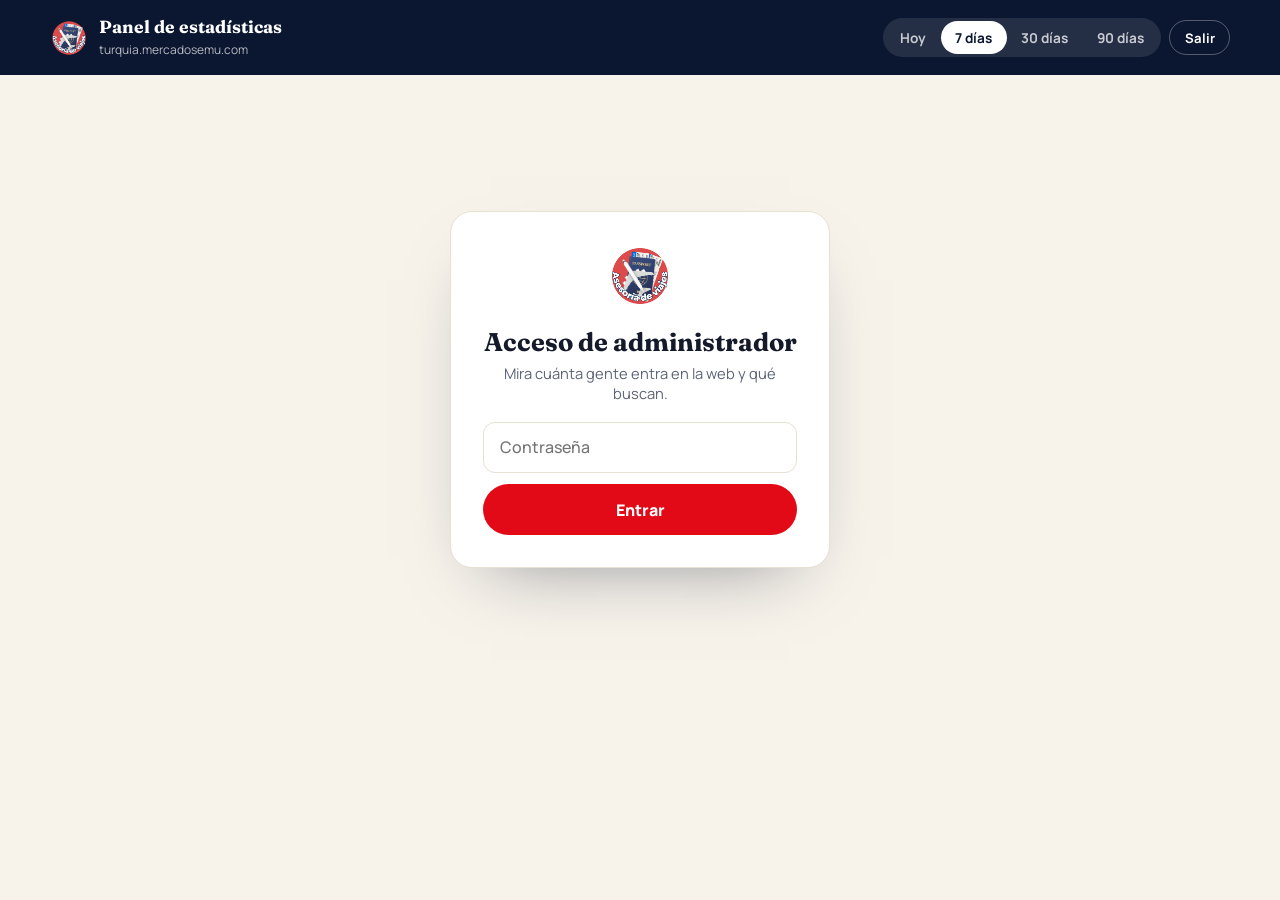
==== admin.html @ 6702fc65 "Estadísticas propias: seguimiento sin datos personales + panel de administración Co-Authored-By: Cla" ====
<!doctype html>
<html lang="es">
<head>
<meta charset="utf-8">
<meta name="viewport" content="width=device-width, initial-scale=1">
<meta name="robots" content="noindex, nofollow">
<title>Panel · Estudiar en Turquía</title>
<link rel="icon" href="img/logo.png">
<link rel="preconnect" href="https://fonts.googleapis.com">
<link rel="preconnect" href="https://fonts.gstatic.com" crossorigin>
<link href="https://fonts.googleapis.com/css2?family=Fraunces:opsz,wght@9..144,600&family=Manrope:wght@400;500;600;700;800&display=swap" rel="stylesheet">
<style>
:root{--navy:#0B1630;--navy2:#13234A;--red:#E30A17;--cream:#F7F2EA;--paper:#FFFDF9;--ink:#141A2A;--muted:#5D6478;--line:#E7E0D3;--bar:#13306B;--bar-soft:#C9D4EC;--serif:"Fraunces",Georgia,serif;--sans:"Manrope",system-ui,sans-serif}
*{box-sizing:border-box;margin:0;padding:0}
body{font-family:var(--sans);background:var(--cream);color:var(--ink);-webkit-font-smoothing:antialiased;min-height:100vh}
.top{background:var(--navy);color:#fff;padding:16px 0}
.wrap{width:min(1180px,100% - 32px);margin-inline:auto}
.top .wrap{display:flex;align-items:center;justify-content:space-between;gap:1rem;flex-wrap:wrap}
.brand{display:flex;align-items:center;gap:.7rem;color:#fff;text-decoration:none}
.brand img{width:38px;height:38px;border-radius:50%}
.brand strong{font-family:var(--serif);font-size:1.1rem;display:block}
.brand small{font-size:.75rem;opacity:.7}
.controls{display:flex;gap:.5rem;align-items:center}
.seg{display:inline-flex;background:rgba(255,255,255,.1);border-radius:999px;padding:3px}
.seg button{border:0;background:none;color:rgba(255,255,255,.75);font:700 .85rem var(--sans);padding:.45rem .9rem;border-radius:999px;cursor:pointer}
.seg button.on{background:#fff;color:var(--navy)}
.ghost{border:1px solid rgba(255,255,255,.3);background:none;color:#fff;font:700 .82rem var(--sans);padding:.45rem .9rem;border-radius:999px;cursor:pointer}
main{padding:28px 0 60px}
/* login */
.login{max-width:380px;margin:12vh auto 0;background:#fff;border:1px solid var(--line);border-radius:22px;padding:2rem;text-align:center;box-shadow:0 30px 70px -40px rgba(11,22,48,.5)}
.login img{width:64px;height:64px;border-radius:50%;margin-bottom:.8rem}
.login h1{font-family:var(--serif);font-size:1.6rem;margin-bottom:.3rem}
.login p{color:var(--muted);font-size:.92rem;margin-bottom:1.2rem}
.login input{width:100%;font:500 16px var(--sans);padding:.85rem 1rem;border:1.5px solid var(--line);border-radius:12px;margin-bottom:.7rem}
.login input:focus{outline:0;border-color:var(--navy)}
.btn{width:100%;border:0;background:var(--red);color:#fff;font:800 1rem var(--sans);padding:.9rem;border-radius:999px;cursor:pointer}
.err{color:var(--red);font-weight:700;font-size:.88rem;margin-top:.7rem}
/* panel */
h2{font-size:.78rem;font-weight:800;letter-spacing:.12em;text-transform:uppercase;color:var(--muted);margin-bottom:.9rem}
.kpis{display:grid;grid-template-columns:repeat(5,1fr);gap:.8rem;margin-bottom:1rem}
.kpi{background:#fff;border:1px solid var(--line);border-radius:18px;padding:1rem 1.1rem}
.kpi small{font-size:.74rem;font-weight:800;letter-spacing:.08em;text-transform:uppercase;color:var(--muted)}
.kpi strong{display:block;font-family:var(--serif);font-size:2rem;font-weight:600;color:var(--navy);letter-spacing:-.02em;margin-top:.2rem}
.kpi span{font-size:.8rem;color:var(--muted)}
.card{background:#fff;border:1px solid var(--line);border-radius:20px;padding:1.2rem 1.3rem;min-width:0}
.grid{display:grid;grid-template-columns:1fr 1fr;gap:1rem;margin-top:1rem}
.grid3{display:grid;grid-template-columns:1fr 1fr 1fr;gap:1rem;margin-top:1rem}
/* gráfico por día */
.chart{position:relative}
.chart svg{display:block;width:100%;height:220px;overflow:visible}
.chart .gl{stroke:var(--line);stroke-width:1}
.chart .ax{font-size:11px;fill:var(--muted);font-family:var(--sans)}
.chart .b{fill:var(--bar)}
.chart .hit{fill:transparent;cursor:default}
.chart .hit:hover+.b,.chart .b.hl{fill:var(--red)}
.tip{position:absolute;pointer-events:none;background:var(--navy);color:#fff;font-size:.8rem;padding:.45rem .65rem;border-radius:10px;white-space:nowrap;transform:translate(-50%,-110%);opacity:0;transition:opacity .12s}
.tip b{display:block;font-size:.95rem}
/* listas con barras */
.list{list-style:none;display:flex;flex-direction:column;gap:.55rem}
.list li{display:grid;grid-template-columns:minmax(0,1fr) auto;gap:.2rem .8rem;align-items:center;font-size:.9rem}
.list .lbl{overflow:hidden;text-overflow:ellipsis;white-space:nowrap;font-weight:600}
.list .lbl small{font-weight:500;color:var(--muted)}
.list .val{font-weight:800;color:var(--ink);font-variant-numeric:tabular-nums}
.list .bar{grid-column:1/-1;height:6px;background:var(--cream);border-radius:4px;overflow:hidden}
.list .bar i{display:block;height:100%;background:var(--bar);border-radius:4px}
.empty{color:var(--muted);font-size:.9rem;padding:.4rem 0}
.note{font-size:.8rem;color:var(--muted);margin-top:1.2rem}
@media (max-width:980px){.kpis{grid-template-columns:repeat(3,1fr)}.grid,.grid3{grid-template-columns:1fr}}
@media (max-width:560px){.kpis{grid-template-columns:1fr 1fr}.kpi strong{font-size:1.6rem}}
</style>
</head>
<body>
<header class="top">
  <div class="wrap">
    <a class="brand" href="index.html"><img src="img/logo.png" alt=""><span><strong>Panel de estadísticas</strong><small>turquia.mercadosemu.com</small></span></a>
    <div class="controls" id="controls" hidden>
      <div class="seg" id="range"><button data-d="1">Hoy</button><button data-d="7" class="on">7 días</button><button data-d="30">30 días</button><button data-d="90">90 días</button></div>
      <button class="ghost" id="logout">Salir</button>
    </div>
  </div>
</header>

<main class="wrap">
  <form class="login" id="login">
    <img src="img/logo.png" alt="">
    <h1>Acceso de administrador</h1>
    <p>Mira cuánta gente entra en la web y qué buscan.</p>
    <input type="password" id="pw" placeholder="Contraseña" autocomplete="current-password" required>
    <button class="btn" type="submit">Entrar</button>
    <p class="err" id="err" hidden></p>
  </form>

  <section id="dash" hidden>
    <div class="kpis">
      <div class="kpi"><small>Visitantes</small><strong id="kV">–</strong><span>personas distintas</span></div>
      <div class="kpi"><small>Páginas vistas</small><strong id="kP">–</strong><span>en total</span></div>
      <div class="kpi"><small>Búsquedas</small><strong id="kS">–</strong><span>de carreras o universidades</span></div>
      <div class="kpi"><small>Eligieron universidad</small><strong id="kE">–</strong><span>abrieron “Tu elección”</span></div>
      <div class="kpi"><small>Clics a WhatsApp</small><strong id="kW">–</strong><span>contactos posibles</span></div>
    </div>

    <div class="card">
      <h2>Visitantes por día</h2>
      <div class="chart" id="chart"></div>
    </div>

    <div class="grid">
      <div class="card"><h2>Lo que más buscan</h2><ul class="list" id="lS"></ul></div>
      <div class="card"><h2>Carreras y universidades que eligen</h2><ul class="list" id="lE"></ul></div>
    </div>
    <div class="grid3">
      <div class="card"><h2>Páginas más vistas</h2><ul class="list" id="lP"></ul></div>
      <div class="card"><h2>De dónde llegan</h2><ul class="list" id="lF"></ul></div>
      <div class="card"><h2>WhatsApp: desde dónde escriben</h2><ul class="list" id="lW"></ul></div>
    </div>
    <div class="grid">
      <div class="card"><h2>Dispositivo</h2><ul class="list" id="lD"></ul></div>
      <div class="card"><h2>País</h2><ul class="list" id="lC"></ul></div>
    </div>
    <p class="note">“Visitantes” cuenta personas distintas por día, sin guardar su IP ni datos personales. Tus propias visitas desde este dispositivo no se cuentan.</p>
  </section>
</main>

<script>
const API = "https://estudiar-turquia-stats.egmusicapp.workers.dev";
const $ = (id) => document.getElementById(id);
const g = (n) => Number(n || 0).toString().replace(/\B(?=(\d{3})+(?!\d))/g, ".");
const esc = (s) => String(s ?? "").replace(/[&<>"]/g, (c) => ({ "&": "&amp;", "<": "&lt;", ">": "&gt;", '"': "&quot;" }[c]));
const PAGES = { "/": "Portada (buscador)", "/programas.html": "Buscador avanzado", "/requisitos.html": "Requisitos y costes" };
const SRC = { directo: "Directo / enlace guardado", whatsapp: "WhatsApp", facebook: "Facebook", instagram: "Instagram", tiktok: "TikTok", google: "Google" };
const DEV = { movil: "Móvil", ordenador: "Ordenador" };
const COUNTRY = { GQ: "Guinea Ecuatorial", TR: "Turquía", CM: "Camerún", GA: "Gabón", ES: "España", NG: "Nigeria", US: "Estados Unidos", FR: "Francia" };
let days = 7, pw = "";
try { localStorage.setItem("no-track", "1"); pw = sessionStorage.getItem("adm") || ""; } catch {}

function list(el, rows, label, value = (r) => r.n) {
  if (!rows || !rows.length) { el.innerHTML = '<li class="empty">Todavía no hay datos.</li>'; return; }
  const max = Math.max(...rows.map(value));
  el.innerHTML = rows.map((r) => `<li><span class="lbl">${label(r)}</span><span class="val">${g(value(r))}</span><span class="bar"><i style="width:${(value(r) / max) * 100}%"></i></span></li>`).join("");
}

function chart(perDay) {
  // rellena los días sin visitas
  const map = Object.fromEntries(perDay.map((d) => [d.day, d]));
  const out = [];
  for (let i = days - 1; i >= 0; i--) { const d = new Date(Date.now() - i * 864e5).toISOString().slice(0, 10); out.push({ day: d, v: map[d]?.visitors || 0, p: map[d]?.views || 0 }); }
  const W = 1000, H = 200, padL = 34, padB = 22, max = Math.max(4, ...out.map((d) => d.v));
  const step = Math.pow(10, Math.floor(Math.log10(max))); const top = Math.ceil(max / step) * step;
  const bw = (W - padL) / out.length, bar = Math.max(2, Math.min(28, bw * 0.62));
  const y = (v) => (H - padB) - (v / top) * (H - padB - 8);
  const ticks = [0, top / 2, top];
  const fmtDay = (s) => { const [, m, d] = s.split("-"); return `${+d}/${+m}`; };
  const every = Math.ceil(out.length / 10);
  let svg = `<svg viewBox="0 0 ${W} ${H}" preserveAspectRatio="none" role="img" aria-label="Visitantes por día">`;
  ticks.forEach((t) => { svg += `<line class="gl" x1="${padL}" x2="${W}" y1="${y(t)}" y2="${y(t)}"/><text class="ax" x="${padL - 6}" y="${y(t) + 4}" text-anchor="end">${g(Math.round(t))}</text>`; });
  out.forEach((d, i) => {
    const x = padL + i * bw + (bw - bar) / 2, h = Math.max(0, (H - padB) - y(d.v));
    svg += `<rect class="hit" x="${padL + i * bw}" y="0" width="${bw}" height="${H - padB}" data-i="${i}"/>`;
    if (h > 0) svg += `<path class="b" data-b="${i}" d="M${x},${H - padB} v${-(h - Math.min(4, h))} q0,-${Math.min(4, h)} ${Math.min(4, bar / 2)},-${Math.min(4, h)} h${bar - 2 * Math.min(4, bar / 2)} q${Math.min(4, bar / 2)},0 ${Math.min(4, bar / 2)},${Math.min(4, h)} v${h - Math.min(4, h)} z"/>`;
    if (i % every === 0 || i === out.length - 1) svg += `<text class="ax" x="${padL + i * bw + bw / 2}" y="${H - 6}" text-anchor="middle">${fmtDay(d.day)}</text>`;
  });
  svg += "</svg>";
  $("chart").innerHTML = svg + '<div class="tip" id="tip"></div><table hidden><caption>Visitantes por día</caption>' + out.map((d) => `<tr><td>${d.day}</td><td>${d.v}</td><td>${d.p}</td></tr>`).join("") + "</table>";
  const tip = $("tip"), el = $("chart");
  el.querySelectorAll(".hit").forEach((r) => {
    const i = +r.dataset.i, d = out[i];
    r.addEventListener("mouseenter", () => {
      el.querySelectorAll(".b").forEach((b) => b.classList.toggle("hl", +b.dataset.b === i));
      const box = el.getBoundingClientRect(), rb = r.getBoundingClientRect();
      tip.innerHTML = `${new Date(d.day + "T12:00").toLocaleDateString("es-ES", { weekday: "short", day: "numeric", month: "short" })}<b>${g(d.v)} visitante${d.v === 1 ? "" : "s"}</b>${g(d.p)} páginas vistas`;
      tip.style.left = `${rb.left - box.left + rb.width / 2}px`; tip.style.top = `${Math.max(30, (y(d.v) / H) * box.height)}px`; tip.style.opacity = 1;
    });
    r.addEventListener("mouseleave", () => { tip.style.opacity = 0; el.querySelectorAll(".b").forEach((b) => b.classList.remove("hl")); });
  });
}

async function load() {
  const r = await fetch(`${API}/stats?days=${days}`, { headers: { Authorization: `Bearer ${pw}` } });
  if (r.status === 401) { showLogin("Contraseña incorrecta."); return; }
  if (!r.ok) { showLogin("No se pudo cargar. Inténtalo de nuevo."); return; }
  const d = await r.json();
  $("login").hidden = true; $("dash").hidden = false; $("controls").hidden = false;
  const t = d.totals || {};
  $("kV").textContent = g(t.visitors); $("kP").textContent = g(t.views); $("kS").textContent = g(t.searches);
  $("kE").textContent = g(t.chosen); $("kW").textContent = g(t.whatsapp);
  chart(d.perDay || []);
  list($("lS"), d.searches, (r) => esc(r.q));
  list($("lE"), d.chosen, (r) => `${esc(r.q)} <small>· ${esc(r.extra)}</small>`);
  list($("lP"), d.pages, (r) => esc(PAGES[r.path] || r.path));
  list($("lF"), d.sources, (r) => esc(SRC[r.src] || r.src));
  list($("lW"), d.whatsapp, (r) => esc(r.q || "Otro"));
  list($("lD"), d.devices, (r) => esc(DEV[r.dev] || r.dev));
  list($("lC"), d.countries, (r) => esc(COUNTRY[r.country] || r.country));
}
function showLogin(msg) {
  $("dash").hidden = true; $("controls").hidden = true; $("login").hidden = false;
  $("err").hidden = !msg; $("err").textContent = msg || "";
  try { sessionStorage.removeItem("adm"); } catch {}
}
$("login").addEventListener("submit", (e) => { e.preventDefault(); pw = $("pw").value; try { sessionStorage.setItem("adm", pw); } catch {} load(); });
$("range").addEventListener("click", (e) => { const b = e.target.closest("button"); if (!b) return; days = +b.dataset.d; $("range").querySelectorAll("button").forEach((x) => x.classList.toggle("on", x === b)); load(); });
$("logout").addEventListener("click", () => { pw = ""; showLogin(); });
if (pw) load();
</script>
</body>
</html>
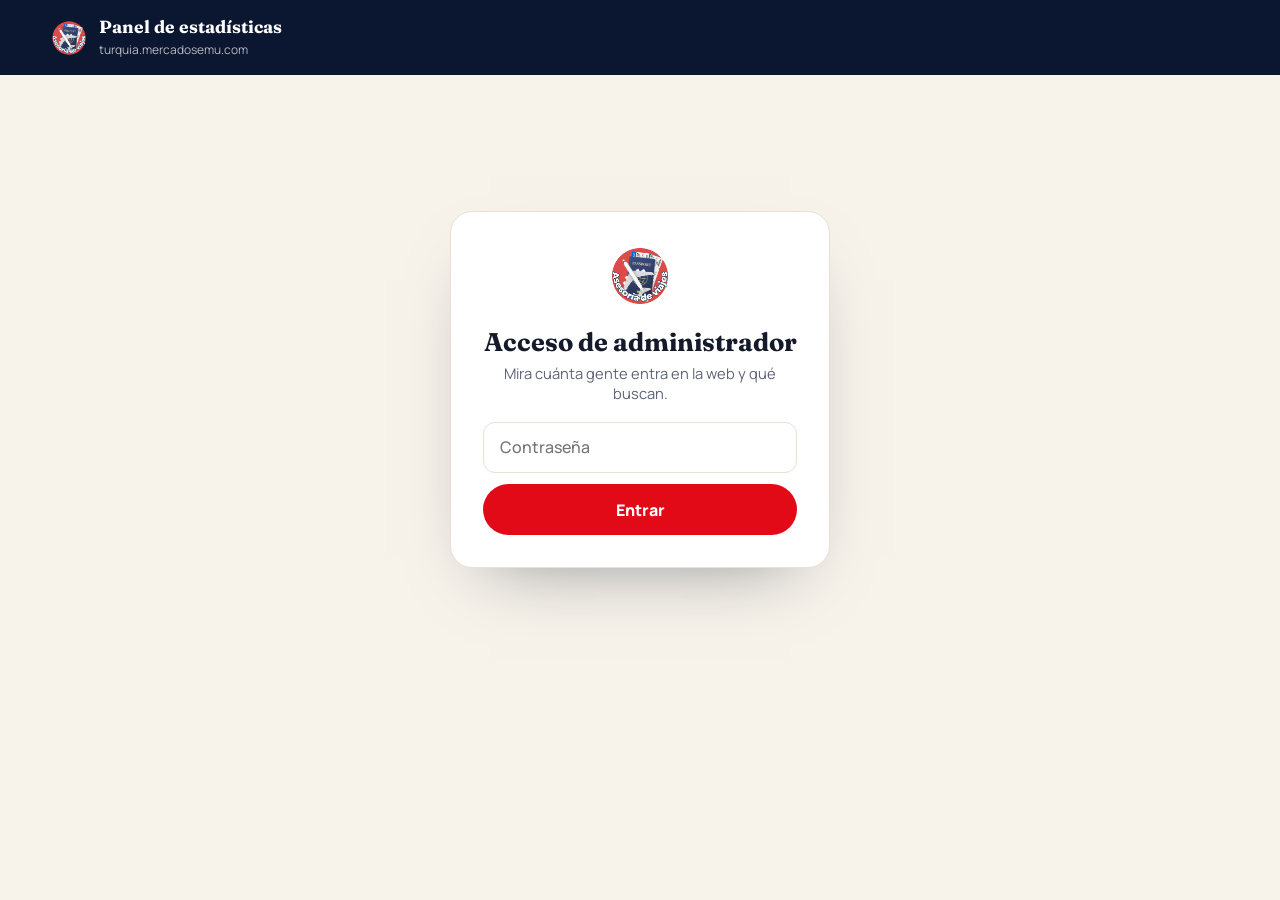
==== commit 5e791b0e: "Panel: Instagram como origen, carga más robusta Co-Authored-By: Claude Opus 5.5 <noreply@anthropic.c" ====
--- a/admin.html
+++ b/admin.html
@@ -12,6 +12,7 @@
 <style>
 :root{--navy:#0B1630;--navy2:#13234A;--red:#E30A17;--cream:#F7F2EA;--paper:#FFFDF9;--ink:#141A2A;--muted:#5D6478;--line:#E7E0D3;--bar:#13306B;--bar-soft:#C9D4EC;--serif:"Fraunces",Georgia,serif;--sans:"Manrope",system-ui,sans-serif}
 *{box-sizing:border-box;margin:0;padding:0}
+[hidden]{display:none!important}
 body{font-family:var(--sans);background:var(--cream);color:var(--ink);-webkit-font-smoothing:antialiased;min-height:100vh}
 .top{background:var(--navy);color:#fff;padding:16px 0}
 .wrap{width:min(1180px,100% - 32px);margin-inline:auto}
@@ -127,7 +128,7 @@
 const g = (n) => Number(n || 0).toString().replace(/\B(?=(\d{3})+(?!\d))/g, ".");
 const esc = (s) => String(s ?? "").replace(/[&<>"]/g, (c) => ({ "&": "&amp;", "<": "&lt;", ">": "&gt;", '"': "&quot;" }[c]));
 const PAGES = { "/": "Portada (buscador)", "/programas.html": "Buscador avanzado", "/requisitos.html": "Requisitos y costes" };
-const SRC = { directo: "Directo / enlace guardado", whatsapp: "WhatsApp", facebook: "Facebook", instagram: "Instagram", tiktok: "TikTok", google: "Google" };
+const SRC = { directo: "Directo / enlace guardado", whatsapp: "WhatsApp", facebook: "Facebook", fb: "Facebook", instagram: "Instagram", ig: "Instagram", tiktok: "TikTok", google: "Google" };
 const DEV = { movil: "Móvil", ordenador: "Ordenador" };
 const COUNTRY = { GQ: "Guinea Ecuatorial", TR: "Turquía", CM: "Camerún", GA: "Gabón", ES: "España", NG: "Nigeria", US: "Estados Unidos", FR: "Francia" };
 let days = 7, pw = "";
@@ -175,7 +176,12 @@
 }
 
 async function load() {
-  const r = await fetch(`${API}/stats?days=${days}`, { headers: { Authorization: `Bearer ${pw}` } });
+  const btn = document.querySelector("#login .btn");
+  btn.textContent = "Cargando…"; btn.disabled = true;
+  let r;
+  try { r = await fetch(`${API}/stats?days=${days}`, { headers: { Authorization: `Bearer ${pw}` } }); }
+  catch { showLogin("Sin conexión. Inténtalo de nuevo."); return; }
+  finally { btn.textContent = "Entrar"; btn.disabled = false; }
   if (r.status === 401) { showLogin("Contraseña incorrecta."); return; }
   if (!r.ok) { showLogin("No se pudo cargar. Inténtalo de nuevo."); return; }
   const d = await r.json();
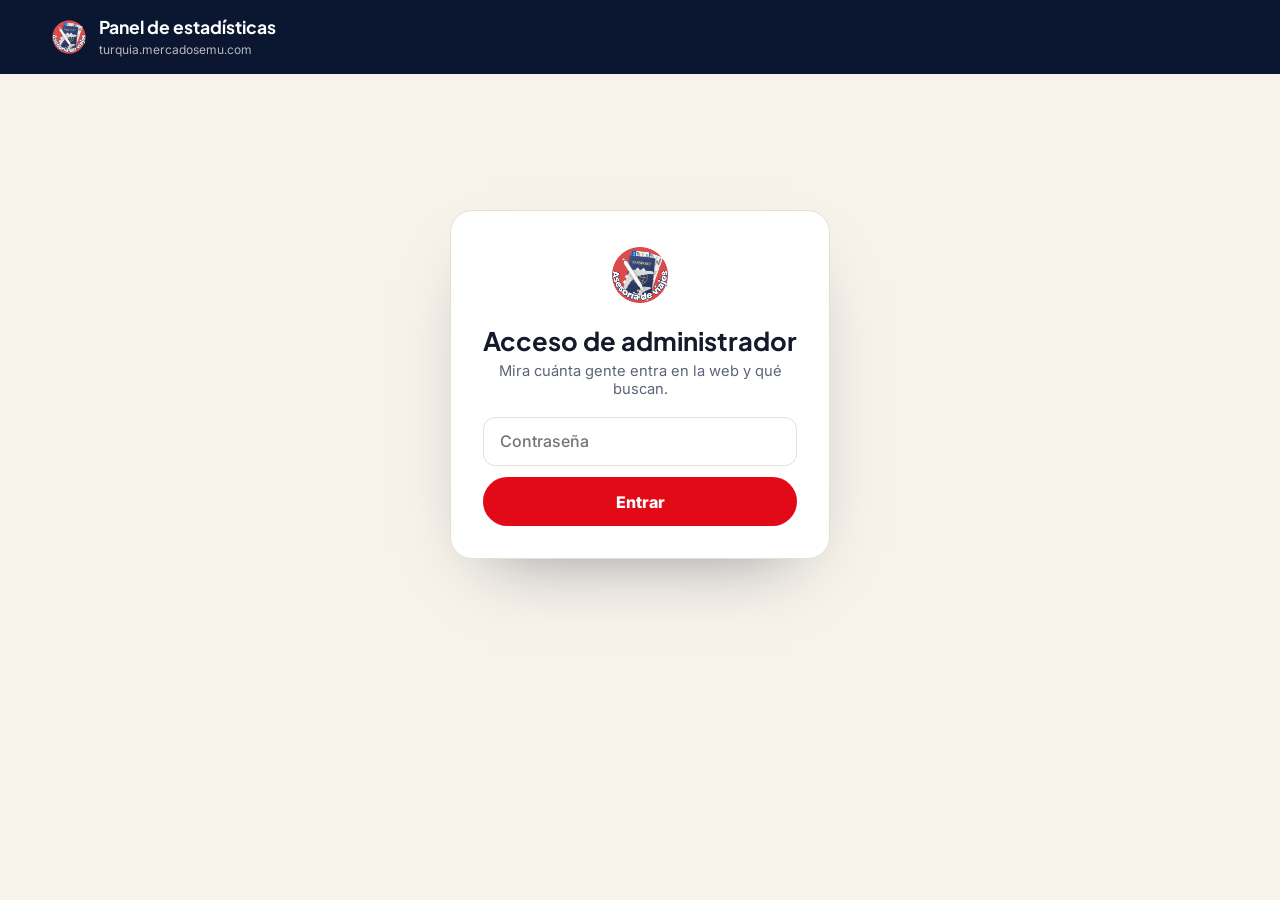
==== commit 410701de: "Tipografía moderna: Plus Jakarta Sans (títulos) + Inter (texto), sin cursivas Co-Authored-By: Claude" ====
--- a/admin.html
+++ b/admin.html
@@ -8,9 +8,9 @@
 <link rel="icon" href="img/logo.png">
 <link rel="preconnect" href="https://fonts.googleapis.com">
 <link rel="preconnect" href="https://fonts.gstatic.com" crossorigin>
-<link href="https://fonts.googleapis.com/css2?family=Fraunces:opsz,wght@9..144,600&family=Manrope:wght@400;500;600;700;800&display=swap" rel="stylesheet">
+<link href="https://fonts.googleapis.com/css2?family=Inter:opsz,wght@14..32,400;14..32,500;14..32,600;14..32,700;14..32,800&family=Plus+Jakarta+Sans:wght@500;600;700;800&display=swap" rel="stylesheet">
 <style>
-:root{--navy:#0B1630;--navy2:#13234A;--red:#E30A17;--cream:#F7F2EA;--paper:#FFFDF9;--ink:#141A2A;--muted:#5D6478;--line:#E7E0D3;--bar:#13306B;--bar-soft:#C9D4EC;--serif:"Fraunces",Georgia,serif;--sans:"Manrope",system-ui,sans-serif}
+:root{--navy:#0B1630;--navy2:#13234A;--red:#E30A17;--cream:#F7F2EA;--paper:#FFFDF9;--ink:#141A2A;--muted:#5D6478;--line:#E7E0D3;--bar:#13306B;--bar-soft:#C9D4EC;--serif:"Plus Jakarta Sans",system-ui,-apple-system,Segoe UI,Roboto,sans-serif;--sans:"Inter",system-ui,sans-serif}
 *{box-sizing:border-box;margin:0;padding:0}
 [hidden]{display:none!important}
 body{font-family:var(--sans);background:var(--cream);color:var(--ink);-webkit-font-smoothing:antialiased;min-height:100vh}
